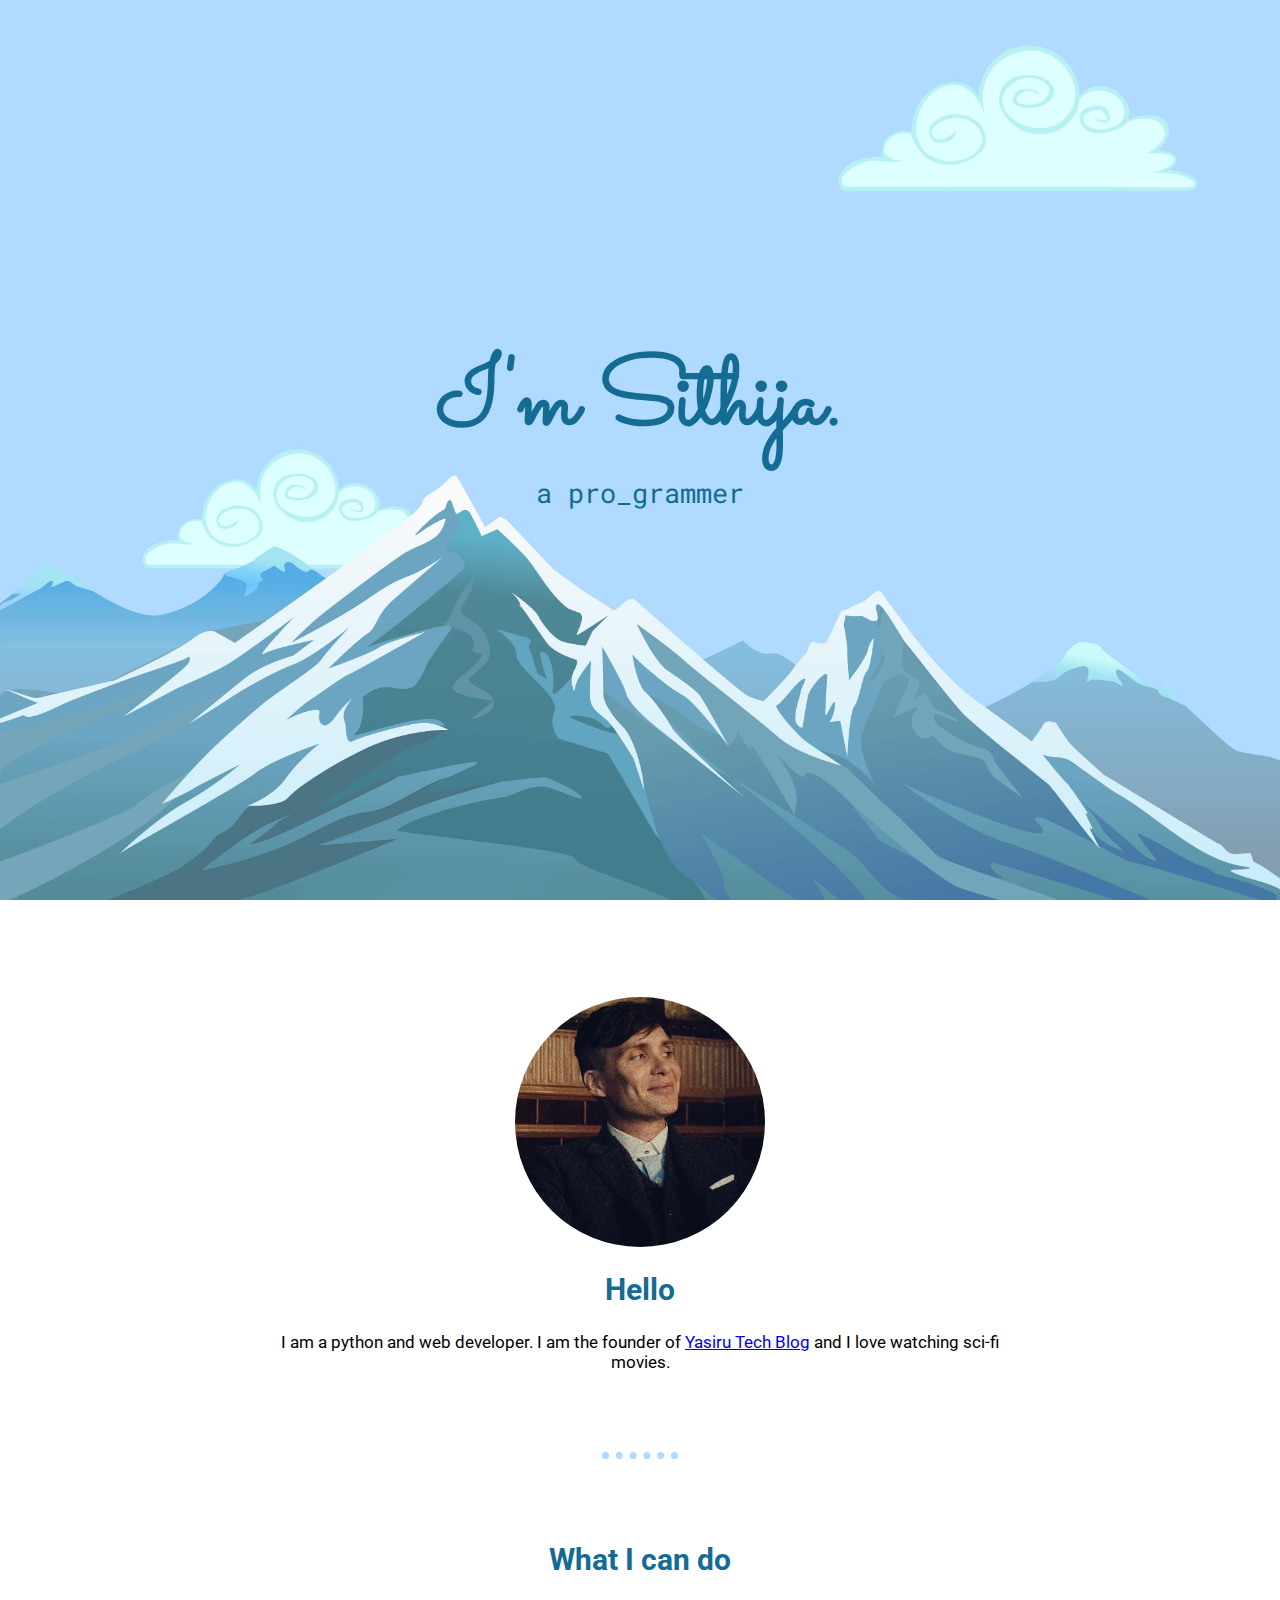
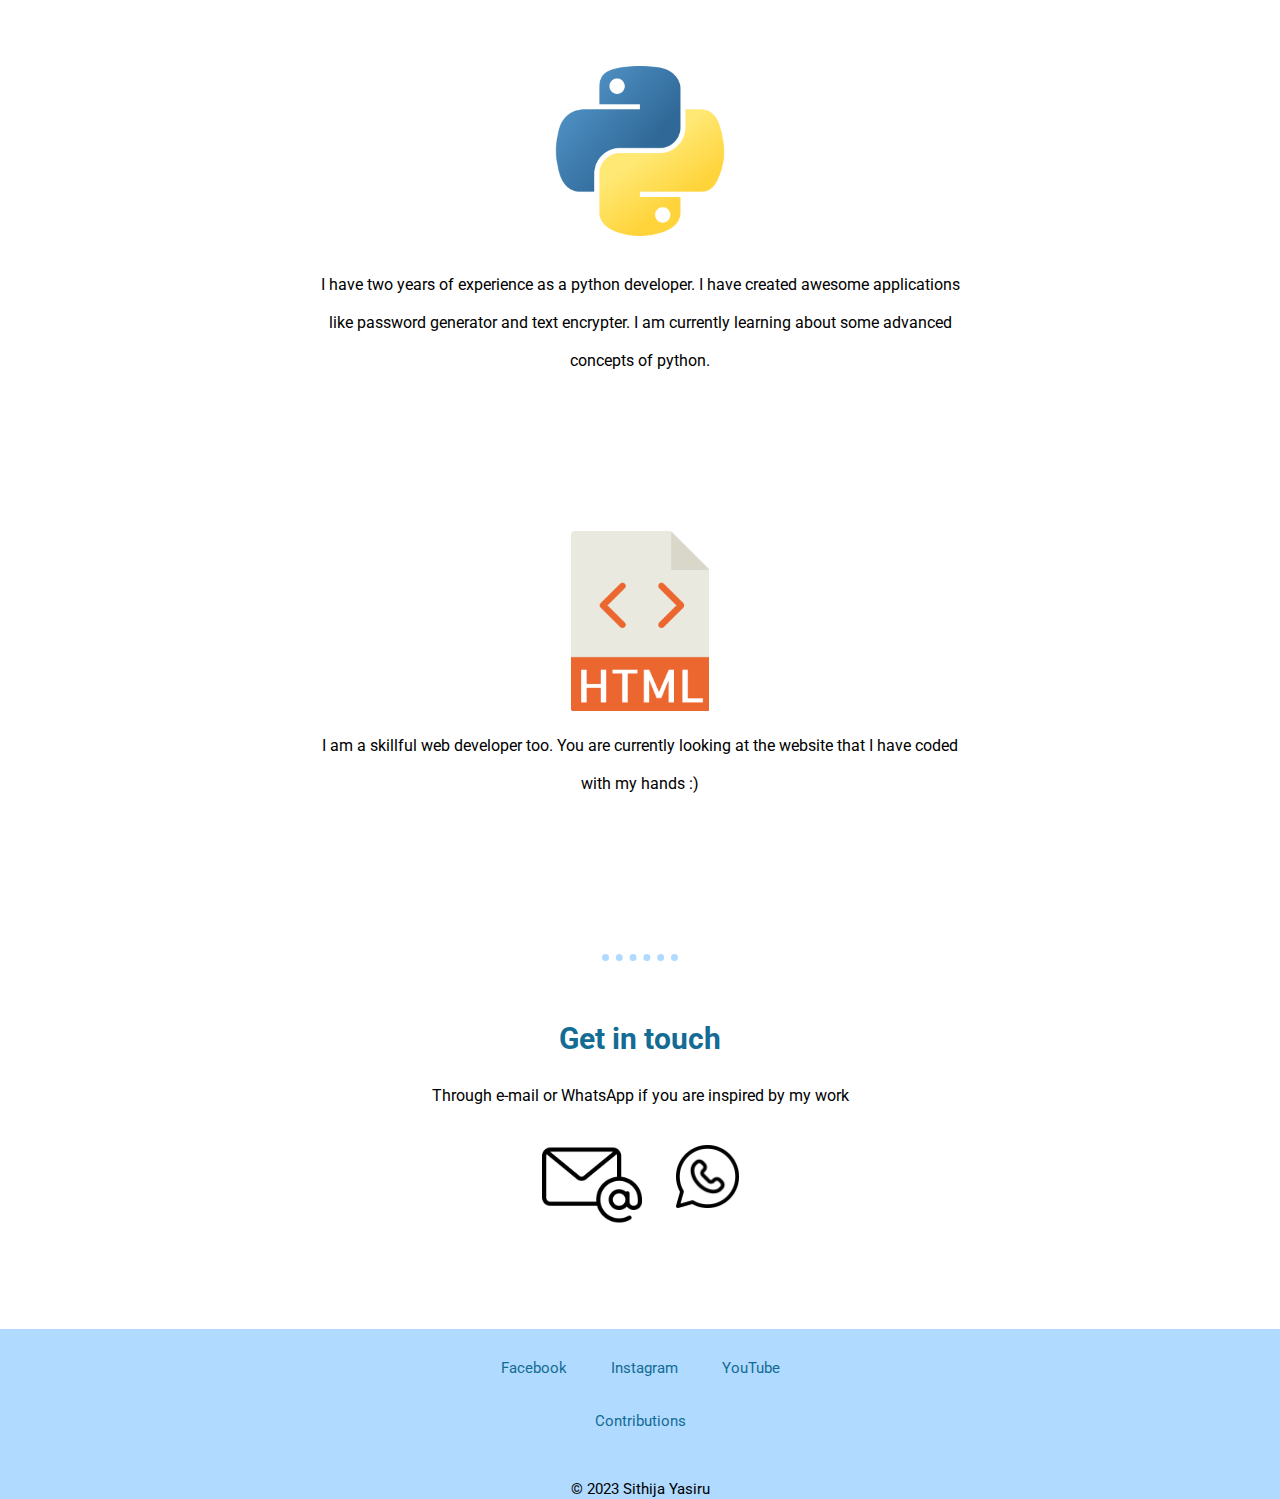
==== index.html @ 8f5a2e6c "add initial files" ====
<!DOCTYPE html>
<html lang="en">
<head>
    <meta charset="UTF-8">
    <meta http-equiv="X-UA-Compatible" content="IE=edge">
    <meta name="viewport" content="width=device-width, initial-scale=1.0">
    <title>Sithija</title>
    <link rel="stylesheet" href="css/styles.css">
    <link rel="icon" href="images/favicon.ico">
    <link rel="preconnect" href="https://fonts.googleapis.com">
    <link rel="preconnect" href="https://fonts.gstatic.com" crossorigin>
    <link href="https://fonts.googleapis.com/css2?family=Merriweather&family=Montserrat&family=Roboto+Mono&family=Roboto:wght@500&family=Sacramento&display=swap" rel="stylesheet">
</head>
<body>
    <div class="description">
        <div class="name-div">
            <h1 class="name">I'm Sithija.</h1>
            <p class="programmer">a pro_grammer</p>
        </div>
        <img class="background" src="images/background-min.jpeg" alt="mountain-img">
    </div>
    <div class="middle">
        <div class="profile">
            <img class="profile_pic" src="images/profile picture.png" alt="Profile picture">
            <h2>Hello</h2>
            <p class="para">I am a python and web developer. I am the founder of <a href="https://sithijayasiru.blogspot.com/">Yasiru Tech Blog</a> and I love watching sci-fi movies.</p>
        </div>
        <hr class="hr1">
        <div class="skills">
            <h2 style="margin-bottom: 60px; position: relative; bottom: 10px;">What I can do</h2>
            <div class="skill-row-python">
                <img class="skill-image python" src="images/python.png" alt="python icon">
                <p class="skill-text-python">I have two years of experience as a python developer. I have created awesome applications like password generator and text encrypter. I am currently learning about some advanced concepts of python.</p>
            </div>
            <div class="skill-row-html">
                <img class="skill-image html" src="images/html.png" alt="html icon">
                <p class="skill-text-html">I am a skillful web developer too. You are currently looking at the website that I have coded with my hands :)</p>
            </div>
        </div>
        <hr>
        <div class="contact">
            <h2>Get in touch</h2>
            <p style="margin: 30px;">Through e-mail or WhatsApp if you are inspired by my work</p>
            <a href="mailto:sithijayasirutesting@gmail.com"><img class="email" src="images/email.png" alt="email-icon"></a>
            <a href="https://wa.me/94772654377"><img class="whatsapp" src="images/whatsapp.png" alt="whatsapp-icon"></a>
        </div>
    </div>
    <div class="bottom">
        <div style="margin-bottom: 35px;">
            <p class="links"><a class="anchors" href="https://web.facebook.com/profile.php?id=100092361138470" target="_blank">Facebook</a></p>
            <p class="links"><a class="anchors" href="https://www.instagram.com/sithija_yasiru/" target="_blank">Instagram</a></p>
            <p class="links"><a class="anchors" href="https://www.youtube.com" target="_blank">YouTube</a></p>
        </div>
        <p style="margin-bottom: 50px;"><a href="contributions.html" class="anchors" target="_blank">Contributions</a></p>
        <p>© 2023 Sithija Yasiru</p>
    </div>
    <!-- <a href="https://www.flaticon.com/free-icons/python" title="python icons">Python icons created by Freepik - Flaticon</a> -->
    <!-- <a href="https://www.flaticon.com/free-icons/whatsapp" title="whatsapp icons">Whatsapp icons created by Aldo Cervantes - Flaticon</a>    <a href="https://www.flaticon.com/free-icons/email" title="email icons">Email icons created by Those Icons - Flaticon</a> -->
    <!-- <a href="https://www.flaticon.com/free-icons/html" title="html icons">Html icons created by Smashicons - Flaticon</a> -->
    <!-- <a href="https://www.flaticon.com/free-icons/email" title="email icons">Email icons created by Those Icons - Flaticon</a> -->
    
</body>
</html>
---- css/styles.css ----
body {
    margin: 0;
    text-align: center;
    font-family: 'Roboto', sans-serif;
}

hr{
    border: 7px;
    border-style: hidden hidden dotted;
    border-color: #B0DAFF;
    width: 6%;
}


h2 {
    font-size: 30px;
    color: #146C94;
}

h3 {
    font-family: 'Sacramento', sans-serif;
}

.description {
    font-family: 'Roboto Mono', monospace;
    font-size: 1.7rem;
    color: #146C94;
    position: relative;
    /* display: flex; */
    align-items: center;
    margin-top: 0;
    text-align: center;
}

.background {
    height: 100vh;
    width: 100%;
    text-align: center;
}

.name {
    font-family: 'Sacramento', sans-serif;
    font-size: 6rem;
    color: #146C94;
    margin-bottom: 0;
}

.programmer {
    margin-top: 0;
}

.name-div {
    position: absolute;
    margin-top: 30vh;
    padding: 0;
    width: 100%;
}

.titles {
    background-color: #B0DAFF;
    position: relative;
    height: 100vh;
    width: 100vh;
    padding: 0;
}

.middle {
    position: relative;
}

.bottom {
    height: 110px;
    width: 100%;
    margin-left: auto;
    margin-right: auto;
    align-items: center;
    margin-top: 90px;
    font-size: 15px;
    display: inline-block;
    padding-bottom: 30px;
    padding-top: 30px;
    background-color: #B0DAFF;
}


.profile_pic {
    height: 250px;
    border-radius: 100%;
    display: block;
    margin-top: 90px;
    margin-left: auto;
    margin-right: auto;
}

.profile {
    margin: 70px;
}

.hello {
    position: relative;
    bottom: 30px;
    font-family: 'Roboto', sans-serif;
}

.para {
    position: relative;
    bottom: 0;
    font-size: 17px;
    margin-bottom: 130px;
    width: 65%;
    margin-left: auto;
    margin-right: auto;
}

.hr1 {
    position: relative;
    bottom: 50px;
}

.skill-row {
    align-items: left;
    margin-top: 80px;
}

.skills {
    position: relative;
    margin-left: auto;
    margin-right: auto;
    margin-bottom: 100px;
    width: 50%;
    line-height: 2.4;
}

.skill-image {
    height: 180px; 
    /* width: 25%; */
    display: block;
    margin-left: auto;
    margin-right: auto;

}

.python {
    position: relative;
    height: 170px;
}

.html {
    position: relative;
}

.skill-row-html {
    margin-top: 150px;
    margin-bottom: 150px;
}

.skill-text-python {
    margin-top: 30px;
    text-align: center;
}

.skill-text-html {
    text-align: center;
}

.skill-row-html {
    text-align: center;
}

.hr2 {
    position: relative;
    top: 50px;
}

.contact {
    margin-top: 60px;
}

.email {
    height: 100px;
}

.whatsapp {
    height: 63px;
    margin-left: 30px;
    margin-bottom: 27px;
}

.links {
    display: inline;
    padding: 20px;
    margin-top: 20px;
    margin-bottom: 40px;
}

.anchors {
    color: #146C94;
    text-decoration: none;
}

.contribute {
    border: 30px;
    background-color: #B0DAFF;
    margin-top: 0;
    padding: 90px;
    line-height: 1.5;
}

.contribute-links {
    margin: 60px auto 60px;
}
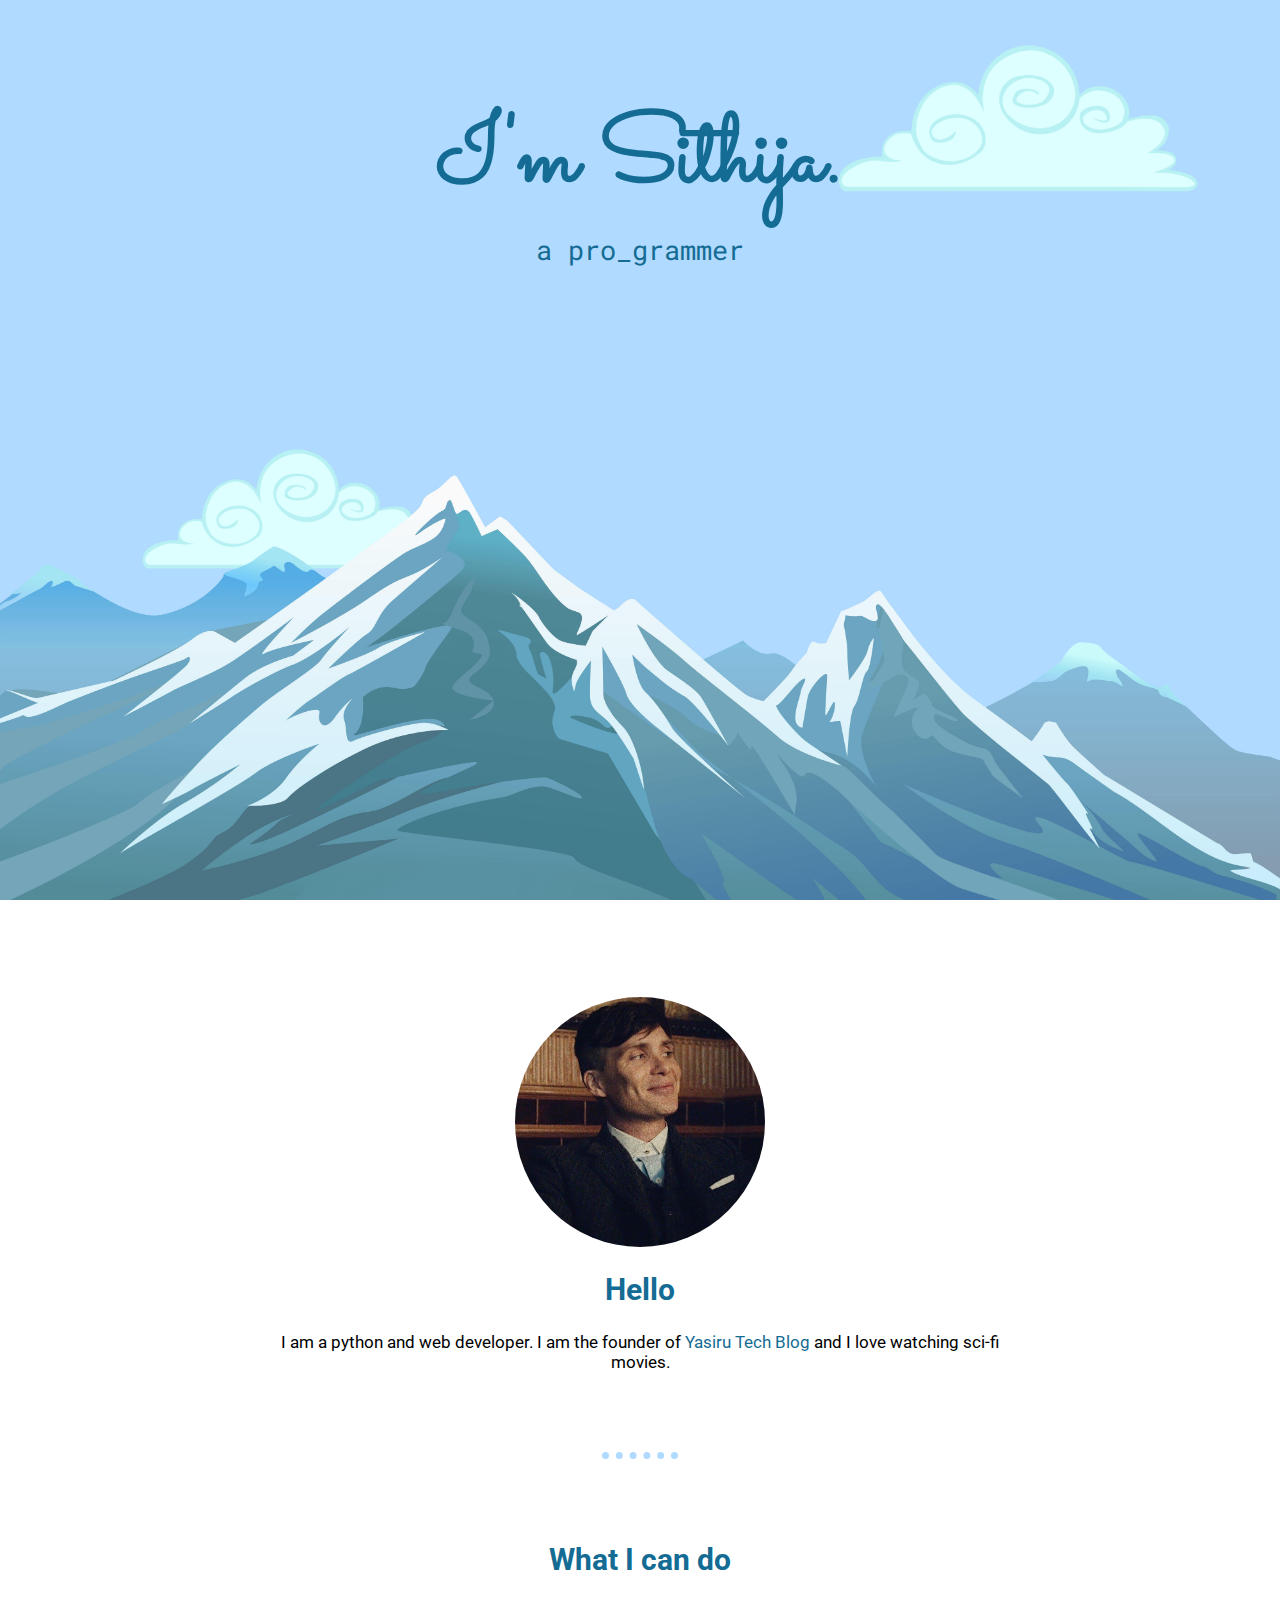
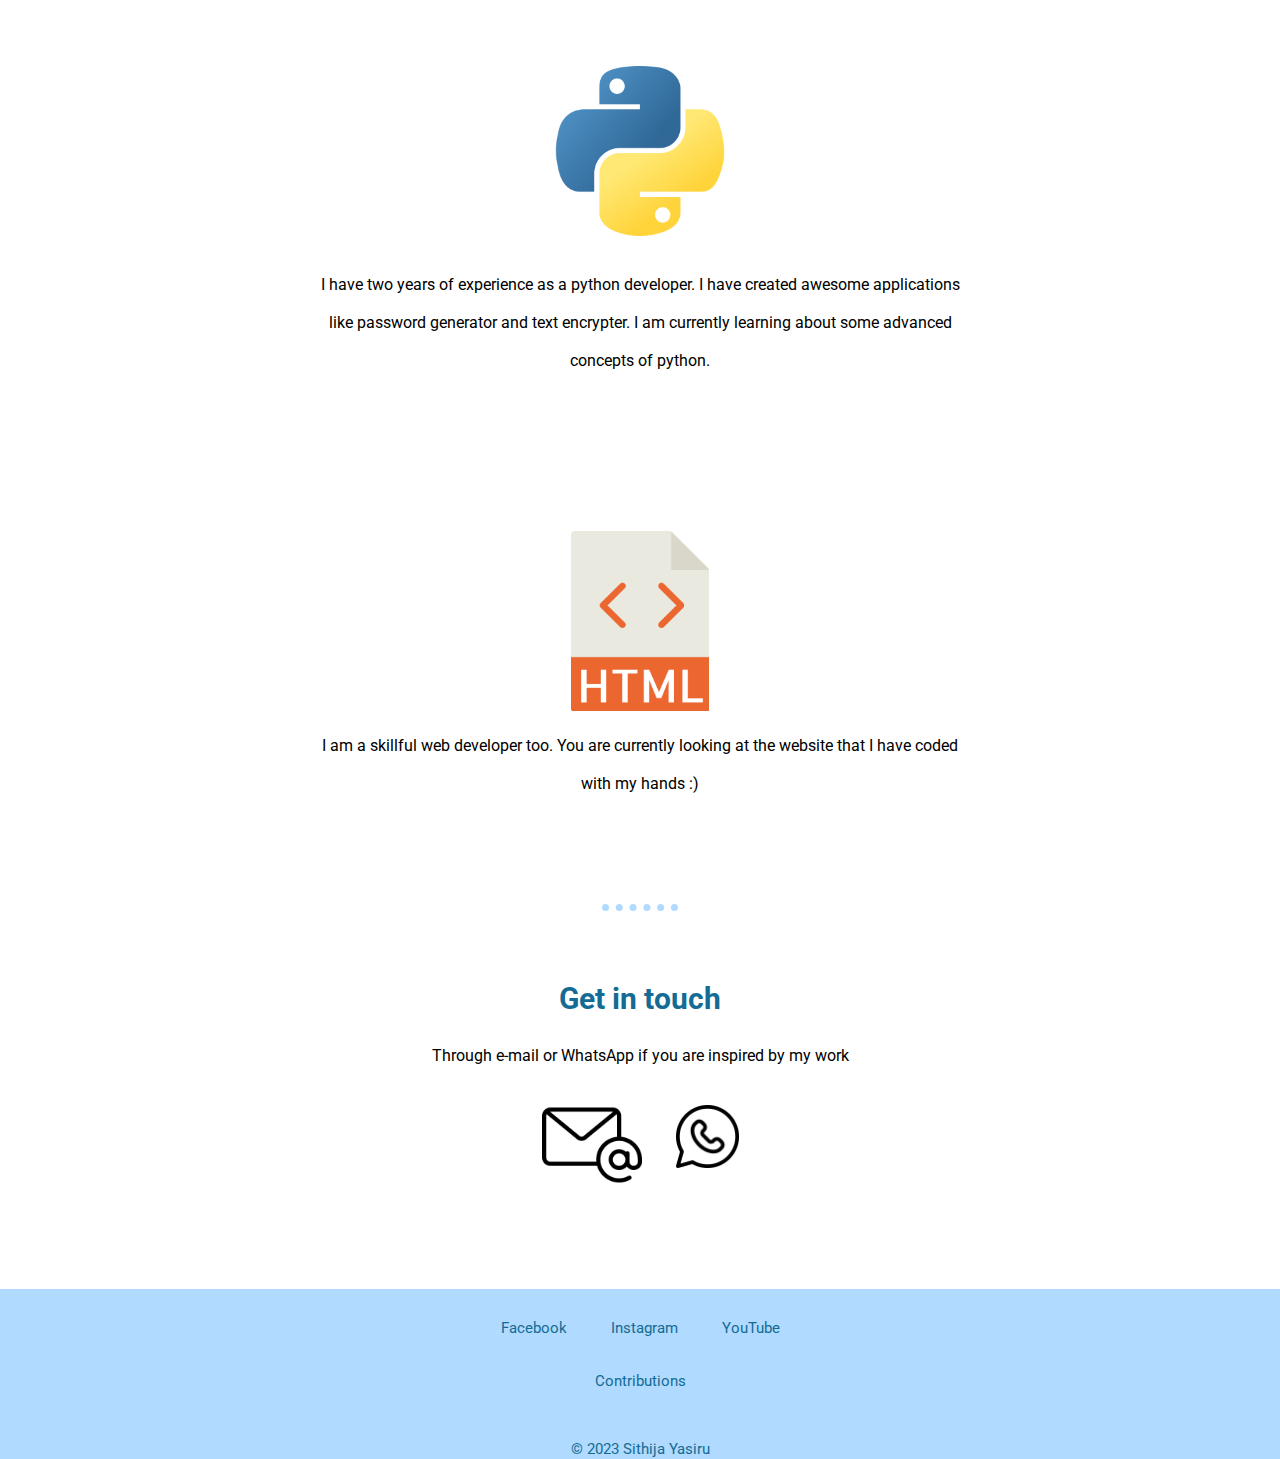
==== commit 44a24e4a: "Update index.html" ====
--- a/index.html
+++ b/index.html
@@ -23,7 +23,7 @@
         <div class="profile">
             <img class="profile_pic" src="images/profile picture.png" alt="Profile picture">
             <h2>Hello</h2>
-            <p class="para">I am a python and web developer. I am the founder of <a href="https://sithijayasiru.blogspot.com/">Yasiru Tech Blog</a> and I love watching sci-fi movies.</p>
+            <p class="para">I am a python and web developer. I am the founder of <a class="anchors" href="https://sithijayasiru.blogspot.com/">Yasiru Tech Blog</a> and I love watching sci-fi movies.</p>
         </div>
         <hr class="hr1">
         <div class="skills">
@@ -52,12 +52,9 @@
             <p class="links"><a class="anchors" href="https://www.youtube.com" target="_blank">YouTube</a></p>
         </div>
         <p style="margin-bottom: 50px;"><a href="contributions.html" class="anchors" target="_blank">Contributions</a></p>
-        <p>© 2023 Sithija Yasiru</p>
+        <p class="anchors">© 2023 Sithija Yasiru</p>
     </div>
-    <!-- <a href="https://www.flaticon.com/free-icons/python" title="python icons">Python icons created by Freepik - Flaticon</a> -->
-    <!-- <a href="https://www.flaticon.com/free-icons/whatsapp" title="whatsapp icons">Whatsapp icons created by Aldo Cervantes - Flaticon</a>    <a href="https://www.flaticon.com/free-icons/email" title="email icons">Email icons created by Those Icons - Flaticon</a> -->
-    <!-- <a href="https://www.flaticon.com/free-icons/html" title="html icons">Html icons created by Smashicons - Flaticon</a> -->
-    <!-- <a href="https://www.flaticon.com/free-icons/email" title="email icons">Email icons created by Those Icons - Flaticon</a> -->
+    
     
 </body>
-</html>+</html>
--- a/css/styles.css
+++ b/css/styles.css
@@ -52,7 +52,7 @@
 
 .name-div {
     position: absolute;
-    margin-top: 30vh;
+    margin-top: 3vh;
     padding: 0;
     width: 100%;
 }
@@ -152,7 +152,7 @@
 
 .skill-row-html {
     margin-top: 150px;
-    margin-bottom: 150px;
+    margin-bottom: 70px;
 }
 
 .skill-text-python {
@@ -174,7 +174,7 @@
 }
 
 .contact {
-    margin-top: 60px;
+    margin-top: 70px;
 }
 
 .email {
@@ -209,4 +209,4 @@
 
 .contribute-links {
     margin: 60px auto 60px;
-}+}
